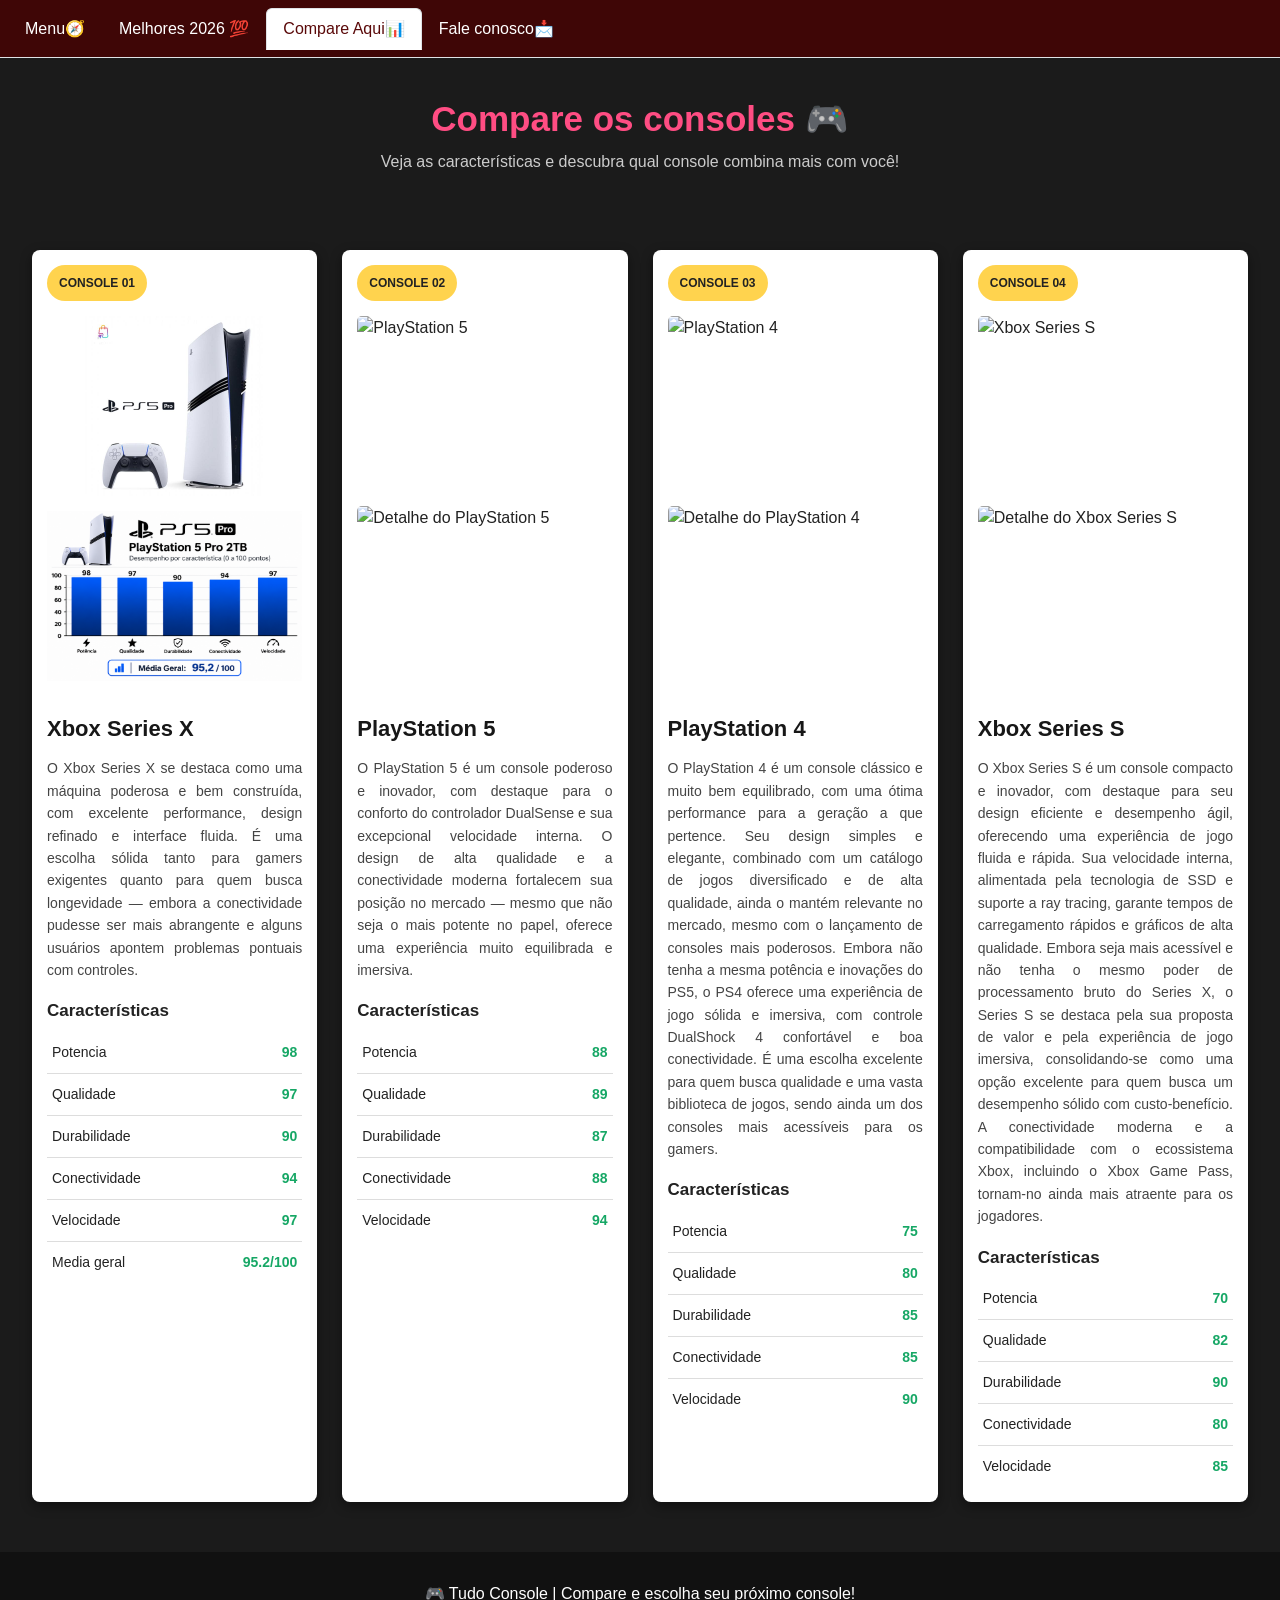
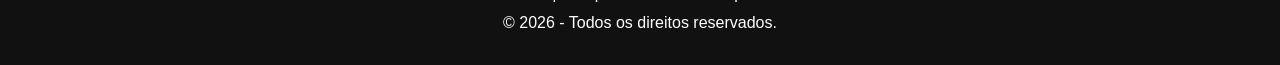
==== src/compareaqui.html @ 9a53796e "Feat inicial" ====
<!DOCTYPE html>
<html lang="pt-br">
<head>
    <meta charset="UTF-8">
    <meta name="viewport" content="width=device-width, initial-scale=1.0">
    <title>Tudo Console</title>

    <link rel="stylesheet" href="../dist/css/bootstrap.min.css">
    <link rel="stylesheet" href="./css/style.css">
</head>

<body>

    <!-- MENU -->
    <ul class="nav nav-tabs">
        <li class="nav-item">
            <a class="nav-link" href="./index.html">Menu🧭</a>
        </li>

        <li class="nav-item">
            <a class="nav-link" href="./Melhores.html">Melhores 2026 💯</a>
        </li>

        <li class="nav-item">
            <a class="nav-link active" href="#">Compare Aqui📊</a>
        </li>

        <li class="nav-item">
            <a class="nav-link" href="./faleconosco.html">Fale conosco📩</a>
        </li>
    </ul>

    <!-- TÍTULO -->
    <header class="cabecalho">
        <h1>Compare os consoles 🎮</h1>
        <p>Veja as características e descubra qual console combina mais com você!</p>
    </header>

    <!-- CARTÕES DOS CONSOLES -->
    <main class="container-fluid">
        <div class="console-grid">

            <!-- XBOX SERIES X -->
            <section class="console-card">
                <span class="etiqueta">CONSOLE 01</span>

                <div class="imagens-console">
                    <img src="imgs/1ddc65a803730bc07b4a92dff2a44525.jpg"
                         alt="ps5 pro">
                    <img src="imgs/gps5.png"
                         alt="Detalhe do Xbox Series X">
                </div>

                <div class="conteudo-card">
                    <h2>Xbox Series X</h2>

                    <p>
                        O Xbox Series X se destaca como uma máquina poderosa e bem construída,
                        com excelente performance, design refinado e interface fluida.
                        É uma escolha sólida tanto para gamers exigentes quanto para quem
                        busca longevidade — embora a conectividade pudesse ser mais abrangente
                        e alguns usuários apontem problemas pontuais com controles.
                    </p>

                    <h3>Características</h3>

                    <table class="tabela-console">
                        <tr><td>Potencia</td><td>98</td></tr>
                        <tr><td>Qualidade</td><td>97</td></tr>
                        <tr><td>Durabilidade</td><td>90</td></tr>
                        <tr><td>Conectividade</td><td>94</td></tr>
                        <tr><td>Velocidade</td><td>97</td></tr>
                        <tr><td>Media geral</td><td>95.2/100
                        </td></tr>
                    </table>
                </div>
            </section>

            <!-- PLAYSTATION 5 -->
            <section class="console-card">
                <span class="etiqueta">CONSOLE 02</span>

                <div class="imagens-console">
                    <img src="./assets/imgs/consola-playstation-5-PS5-2.jpg"
                         alt="PlayStation 5">
                    <img src="./assets/imgs/49a99d08-c8c1-4c53-a86d-0523829ceba3.png"
                         alt="Detalhe do PlayStation 5">
                </div>

                <div class="conteudo-card">
                    <h2>PlayStation 5</h2>

                    <p>
                        O PlayStation 5 é um console poderoso e inovador, com destaque
                        para o conforto do controlador DualSense e sua excepcional
                        velocidade interna. O design de alta qualidade e a conectividade
                        moderna fortalecem sua posição no mercado — mesmo que não seja
                        o mais potente no papel, oferece uma experiência muito equilibrada
                        e imersiva.
                    </p>

                    <h3>Características</h3>

                    <table class="tabela-console">
                        <tr><td>Potencia</td><td>88</td></tr>
                        <tr><td>Qualidade</td><td>89</td></tr>
                        <tr><td>Durabilidade</td><td>87</td></tr>
                        <tr><td>Conectividade</td><td>88</td></tr>
                        <tr><td>Velocidade</td><td>94</td></tr>
                    </table>
                </div>
            </section>

            <!-- PLAYSTATION 4 -->
            <section class="console-card">
                <span class="etiqueta">CONSOLE 03</span>

                <div class="imagens-console">
                    <img src="./assets/imgs/pdssadw.jpg"
                         alt="PlayStation 4">
                    <img src="./assets/imgs/ps 4.png"
                         alt="Detalhe do PlayStation 4">
                </div>

                <div class="conteudo-card">
                    <h2>PlayStation 4</h2>

                    <p>
                        O PlayStation 4 é um console clássico e muito bem equilibrado,
                        com uma ótima performance para a geração a que pertence. Seu
                        design simples e elegante, combinado com um catálogo de jogos
                        diversificado e de alta qualidade, ainda o mantém relevante no
                        mercado, mesmo com o lançamento de consoles mais poderosos.
                        Embora não tenha a mesma potência e inovações do PS5, o PS4
                        oferece uma experiência de jogo sólida e imersiva, com controle
                        DualShock 4 confortável e boa conectividade. É uma escolha
                        excelente para quem busca qualidade e uma vasta biblioteca
                        de jogos, sendo ainda um dos consoles mais acessíveis para os gamers.
                    </p>

                    <h3>Características</h3>

                    <table class="tabela-console">
                        <tr><td>Potencia</td><td>75</td></tr>
                        <tr><td>Qualidade</td><td>80</td></tr>
                        <tr><td>Durabilidade</td><td>85</td></tr>
                        <tr><td>Conectividade</td><td>85</td></tr>
                        <tr><td>Velocidade</td><td>90</td></tr>
                    </table>
                </div>
            </section>

            <!-- XBOX SERIES S -->
            <section class="console-card">
                <span class="etiqueta">CONSOLE 04</span>

                <div class="imagens-console">
                    <img src="./assets/imgs/download (1).jpg"
                         alt="Xbox Series S">
                    <img src="./assets/imgs/ultimo.png"
                         alt="Detalhe do Xbox Series S">
                </div>

                <div class="conteudo-card">
                    <h2>Xbox Series S</h2>

                    <p>
                        O Xbox Series S é um console compacto e inovador, com destaque
                        para seu design eficiente e desempenho ágil, oferecendo uma
                        experiência de jogo fluida e rápida. Sua velocidade interna,
                        alimentada pela tecnologia de SSD e suporte a ray tracing,
                        garante tempos de carregamento rápidos e gráficos de alta
                        qualidade. Embora seja mais acessível e não tenha o mesmo
                        poder de processamento bruto do Series X, o Series S se destaca
                        pela sua proposta de valor e pela experiência de jogo imersiva,
                        consolidando-se como uma opção excelente para quem busca um
                        desempenho sólido com custo-benefício. A conectividade moderna
                        e a compatibilidade com o ecossistema Xbox, incluindo o Xbox
                        Game Pass, tornam-no ainda mais atraente para os jogadores.
                    </p>

                    <h3>Características</h3>

                    <table class="tabela-console">
                        <tr><td>Potencia</td><td>70</td></tr>
                        <tr><td>Qualidade</td><td>82</td></tr>
                        <tr><td>Durabilidade</td><td>90</td></tr>
                        <tr><td>Conectividade</td><td>80</td></tr>
                        <tr><td>Velocidade</td><td>85</td></tr>
                    </table>
                </div>
            </section>

        </div>
    </main>

    <!-- RODAPÉ -->
    <footer class="rodape">
        <p>🎮 Tudo Console | Compare e escolha seu próximo console!</p>
        <p>© 2026 - Todos os direitos reservados.</p>
    </footer>

    <script src="../dist/js/bootstrap.bundle.min.js"></script>

</body>
</html>
---- src/css/style.css ----
* {
    margin: 0;
    padding: 0;
    box-sizing: border-box;
}

body {
    background-color: #1b1b1b;
    color: white;
    font-family: Arial, Helvetica, sans-serif;
    overflow-x: hidden;
}


.nav {
    background-color: #3f0606;
    padding: 8px;
}

.nav-link {
    color: white;
}

.nav-link.active {
    color: #5a0909 !important;
    background-color: white !important;
}

.nav-link:hover {
    color: #ff4d83;
}


.cabecalho {
    text-align: center;
    padding: 40px 15px;
}

.cabecalho h1 {
    color: #ff4d83;
    font-size: 35px;
    font-weight: bold;
}

.cabecalho p {
    color: #cccccc;
    margin-top: 10px;
}


.console-grid {
    display: grid;
    grid-template-columns: repeat(4, minmax(0, 1fr));
    gap: 25px;
    padding: 20px;
    align-items: stretch;
}


.console-card {
    background-color: rgb(255, 255, 255);
    color: #222;
    border-radius: 8px;
    overflow: hidden;
    padding: 15px;
    display: flex;
    flex-direction: column;
    box-shadow: 0 4px 12px rgba(0, 0, 0, 0.4);
    transition: transform 0.3s;
}

.console-card:hover {
    transform: translateY(-6px);
}


.etiqueta {
    background-color: #ffd34e;
    color: #222;
    padding: 9px 12px;
    border-radius: 20px;
    font-size: 12px;
    font-weight: bold;
    width: fit-content;
    margin-bottom: 15px;
}


.imagens-console {
    display: flex;
    flex-direction: column;
    gap: 10px;
    align-items: center;
    margin-bottom: 15px;
}

.imagens-console img {
    width: 100%;
    height: 180px;
    object-fit: contain;
    background-color: white;
    border-radius: 5px;
}


.conteudo-card {
    flex: 1;
}

.conteudo-card h2 {
    font-size: 22px;
    font-weight: bold;
    margin: 15px 0;
    color: #171717;
}

.conteudo-card p {
    font-size: 14px;
    line-height: 1.6;
    color: #444;
    text-align: justify;
}

.conteudo-card h3 {
    font-size: 17px;
    font-weight: bold;
    margin-top: 20px;
    margin-bottom: 10px;
    color: #222;
}


.tabela-console {
    width: 100%;
    border-collapse: collapse;
    margin-top: 10px;
}

.tabela-console td {
    padding: 10px 5px;
    border-bottom: 1px solid #ddd;
    font-size: 14px;
}

.tabela-console td:last-child {
    text-align: right;
    font-weight: bold;
    color: #16a765;
}

.tabela-console tr:last-child td {
    border-bottom: none;
}

.rodape {
    background-color: #111;
    color: white;
    text-align: center;
    padding: 25px;
    margin-top: 30px;
}

.rodape p {
    margin: 5px;
}


@media (max-width: 1100px) {
    .console-grid {
        grid-template-columns: repeat(2, minmax(0, 1fr));
    }
}


@media (max-width: 600px) {
    .console-grid {
        grid-template-columns: 1fr;
        padding: 15px;
    }

    .cabecalho h1 {
        font-size: 27px;
    }

    .imagens-console img {
        height: 220px;
    }
}








.card-img-top {
    width: 100%;
    height: 190px;
    object-fit: cover;
    background-color: white;
}
   














* {
    box-sizing: border-box;
}

body {
    background-color: #1b1b1b;
    color: white;
    overflow-x: hidden;
}

.carrosel {
    width: 100%;
    max-width: 950px;
    margin: 30px auto;
    background-color: #1b1b1b;
    text-align: center;
}

.carrosel .carousel-item {
    text-align: center;
}

.carrosel .img {
    width: 100%;
    height: 350px;
    object-fit: contain;
    border-radius: 10px;
}


.txt1 {
    color: white;
    font-family: Arial, sans-serif;
}

.txt1 h1 {
    font-size: 32px;
    margin-bottom: 20px;
}

.txt1 p {
    font-size: 16px;
}

.txt1 ul {
    list-style: none;
    padding: 0;
    margin-top: 20px;
}

.txt1 li {
    margin: 10px 0;
    font-size: 14px;
}


.container .row {
    margin-top: 20px;
    margin-bottom: 30px;
}


.card.cartao1 {
    width: 100%;
    height: 100%;
    margin: 0;
    background-color: white;
    color: #222;
    border: 1px solid #ccc;
    border-radius: 7px;
    overflow: hidden;
    transition: transform 0.3s;
}

.card.cartao1:hover {
    transform: translateY(-5px);
}

.card-img-top {
    width: 100%;
    height: 190px;
    object-fit: contain;
    background-color: white;
}

.card.cartao1 .card-body {
    padding: 15px;
}

.card.cartao1 .card-title {
    font-size: 18px;
    color: #222;
    font-weight: bold;
}

.card.cartao1 .card-text {
    font-size: 14px;
    color: #444;
    line-height: 1.5;
}

.card.cartao1 .btn {
    margin-top: 8px;
}

/* RESPONSIVIDADE */
@media (max-width: 768px) {
    .carrosel .img {
        height: 250px;
    }

    .txt1 h1 {
        font-size: 25px;
    }

    .card-img-top {
        height: 220px;
    }
}

@media (max-width: 576px) {
    .carrosel .img {
        height: 200px;
    }

    .txt1 {
        padding: 10px;
    }
}
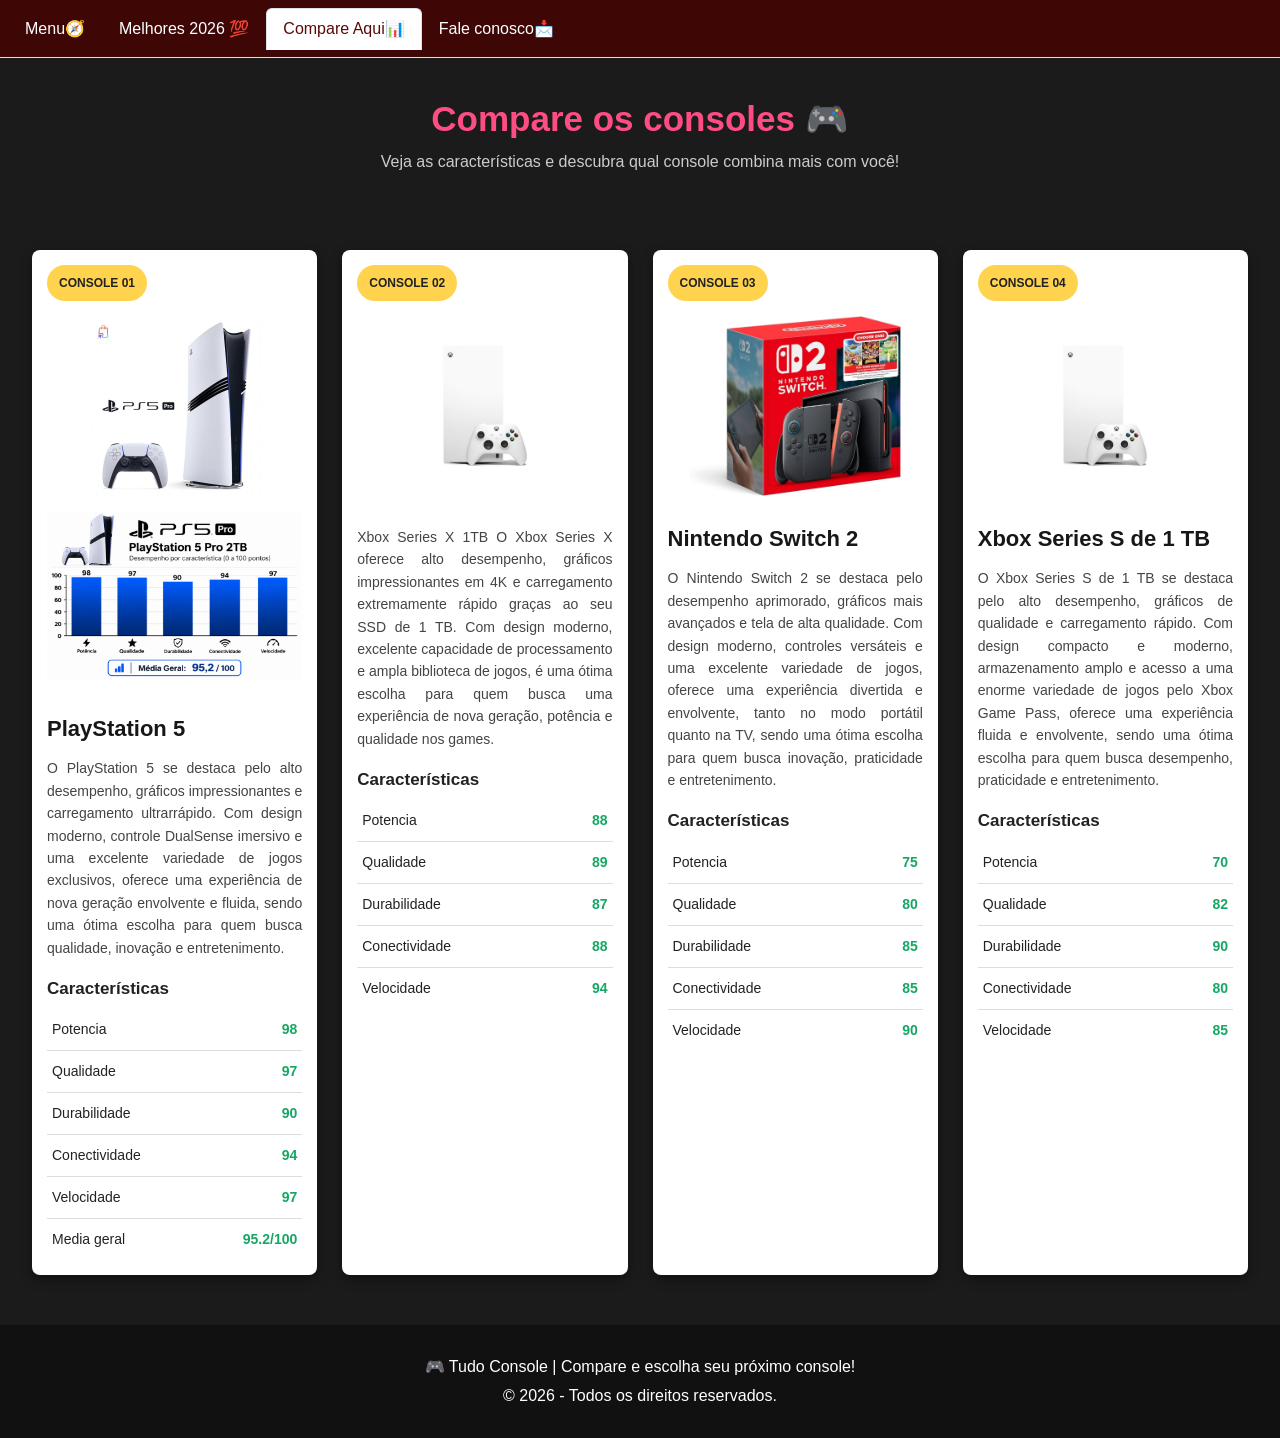
==== commit 6897b019: "atualização" ====
--- a/src/compareaqui.html
+++ b/src/compareaqui.html
@@ -11,7 +11,7 @@
 
 <body>
 
-    <!-- MENU -->
+    
     <ul class="nav nav-tabs">
         <li class="nav-item">
             <a class="nav-link" href="./index.html">Menu🧭</a>
@@ -30,17 +30,17 @@
         </li>
     </ul>
 
-    <!-- TÍTULO -->
+   
     <header class="cabecalho">
         <h1>Compare os consoles 🎮</h1>
         <p>Veja as características e descubra qual console combina mais com você!</p>
     </header>
 
-    <!-- CARTÕES DOS CONSOLES -->
+   
     <main class="container-fluid">
         <div class="console-grid">
 
-            <!-- XBOX SERIES X -->
+            
             <section class="console-card">
                 <span class="etiqueta">CONSOLE 01</span>
 
@@ -52,14 +52,10 @@
                 </div>
 
                 <div class="conteudo-card">
-                    <h2>Xbox Series X</h2>
+                    <h2>PlayStation 5</h2>
 
                     <p>
-                        O Xbox Series X se destaca como uma máquina poderosa e bem construída,
-                        com excelente performance, design refinado e interface fluida.
-                        É uma escolha sólida tanto para gamers exigentes quanto para quem
-                        busca longevidade — embora a conectividade pudesse ser mais abrangente
-                        e alguns usuários apontem problemas pontuais com controles.
+                       O PlayStation 5 se destaca pelo alto desempenho, gráficos impressionantes e carregamento ultrarrápido. Com design moderno, controle DualSense imersivo e uma excelente variedade de jogos exclusivos, oferece uma experiência de nova geração envolvente e fluida, sendo uma ótima escolha para quem busca qualidade, inovação e entretenimento.
                     </p>
 
                     <h3>Características</h3>
@@ -76,27 +72,24 @@
                 </div>
             </section>
 
-            <!-- PLAYSTATION 5 -->
+            
             <section class="console-card">
                 <span class="etiqueta">CONSOLE 02</span>
 
                 <div class="imagens-console">
-                    <img src="./assets/imgs/consola-playstation-5-PS5-2.jpg"
-                         alt="PlayStation 5">
-                    <img src="./assets/imgs/49a99d08-c8c1-4c53-a86d-0523829ceba3.png"
-                         alt="Detalhe do PlayStation 5">
+                    <img src="imgs/d762a7030f8e4f54f064c9365d0188be.jpg"
+                         alt="Detalhe do Xbox Series S">
+                        
                 </div>
 
                 <div class="conteudo-card">
-                    <h2>PlayStation 5</h2>
+                    <h2></h2>
 
                     <p>
-                        O PlayStation 5 é um console poderoso e inovador, com destaque
-                        para o conforto do controlador DualSense e sua excepcional
-                        velocidade interna. O design de alta qualidade e a conectividade
-                        moderna fortalecem sua posição no mercado — mesmo que não seja
-                        o mais potente no papel, oferece uma experiência muito equilibrada
-                        e imersiva.
+                        Xbox Series X 1TB
+
+O Xbox Series X oferece alto desempenho, gráficos impressionantes em 4K e carregamento extremamente rápido graças ao seu SSD de 1 TB. 
+Com design moderno, excelente capacidade de processamento e ampla biblioteca de jogos, é uma ótima escolha para quem busca uma experiência de nova geração, potência e qualidade nos games.
                     </p>
 
                     <h3>Características</h3>
@@ -111,32 +104,21 @@
                 </div>
             </section>
 
-            <!-- PLAYSTATION 4 -->
+            
             <section class="console-card">
                 <span class="etiqueta">CONSOLE 03</span>
 
                 <div class="imagens-console">
-                    <img src="./assets/imgs/pdssadw.jpg"
-                         alt="PlayStation 4">
-                    <img src="./assets/imgs/ps 4.png"
-                         alt="Detalhe do PlayStation 4">
+                    <img src="imgs/nintendo.jpg"
+                         alt="">
+                   
                 </div>
 
                 <div class="conteudo-card">
-                    <h2>PlayStation 4</h2>
+                    <h2>Nintendo Switch 2</h2>
 
-                    <p>
-                        O PlayStation 4 é um console clássico e muito bem equilibrado,
-                        com uma ótima performance para a geração a que pertence. Seu
-                        design simples e elegante, combinado com um catálogo de jogos
-                        diversificado e de alta qualidade, ainda o mantém relevante no
-                        mercado, mesmo com o lançamento de consoles mais poderosos.
-                        Embora não tenha a mesma potência e inovações do PS5, o PS4
-                        oferece uma experiência de jogo sólida e imersiva, com controle
-                        DualShock 4 confortável e boa conectividade. É uma escolha
-                        excelente para quem busca qualidade e uma vasta biblioteca
-                        de jogos, sendo ainda um dos consoles mais acessíveis para os gamers.
-                    </p>
+                    <p>O Nintendo Switch 2 se destaca pelo desempenho aprimorado, gráficos mais avançados e tela de alta qualidade. Com design moderno, controles versáteis e uma excelente variedade de jogos, oferece uma experiência divertida e envolvente, tanto no modo portátil quanto na TV, sendo uma ótima escolha para quem busca inovação, praticidade e entretenimento.</p>
+                       
 
                     <h3>Características</h3>
 
@@ -150,33 +132,24 @@
                 </div>
             </section>
 
-            <!-- XBOX SERIES S -->
+           
             <section class="console-card">
                 <span class="etiqueta">CONSOLE 04</span>
 
                 <div class="imagens-console">
-                    <img src="./assets/imgs/download (1).jpg"
-                         alt="Xbox Series S">
-                    <img src="./assets/imgs/ultimo.png"
+                    <img src="imgs/d762a7030f8e4f54f064c9365d0188be.jpg"
                          alt="Detalhe do Xbox Series S">
+                    
                 </div>
 
                 <div class="conteudo-card">
-                    <h2>Xbox Series S</h2>
+                    <h2>Xbox Series S de 1 TB</h2>
 
                     <p>
-                        O Xbox Series S é um console compacto e inovador, com destaque
-                        para seu design eficiente e desempenho ágil, oferecendo uma
-                        experiência de jogo fluida e rápida. Sua velocidade interna,
-                        alimentada pela tecnologia de SSD e suporte a ray tracing,
-                        garante tempos de carregamento rápidos e gráficos de alta
-                        qualidade. Embora seja mais acessível e não tenha o mesmo
-                        poder de processamento bruto do Series X, o Series S se destaca
-                        pela sua proposta de valor e pela experiência de jogo imersiva,
-                        consolidando-se como uma opção excelente para quem busca um
-                        desempenho sólido com custo-benefício. A conectividade moderna
-                        e a compatibilidade com o ecossistema Xbox, incluindo o Xbox
-                        Game Pass, tornam-no ainda mais atraente para os jogadores.
+                       O Xbox Series S de 1 TB se destaca pelo alto desempenho, gráficos de qualidade e carregamento rápido. Com design compacto e moderno, armazenamento amplo e acesso a uma enorme variedade de jogos pelo Xbox Game Pass, oferece uma experiência fluida e envolvente, sendo uma ótima escolha para quem busca desempenho, praticidade e entretenimento.
+
+
+
                     </p>
 
                     <h3>Características</h3>
